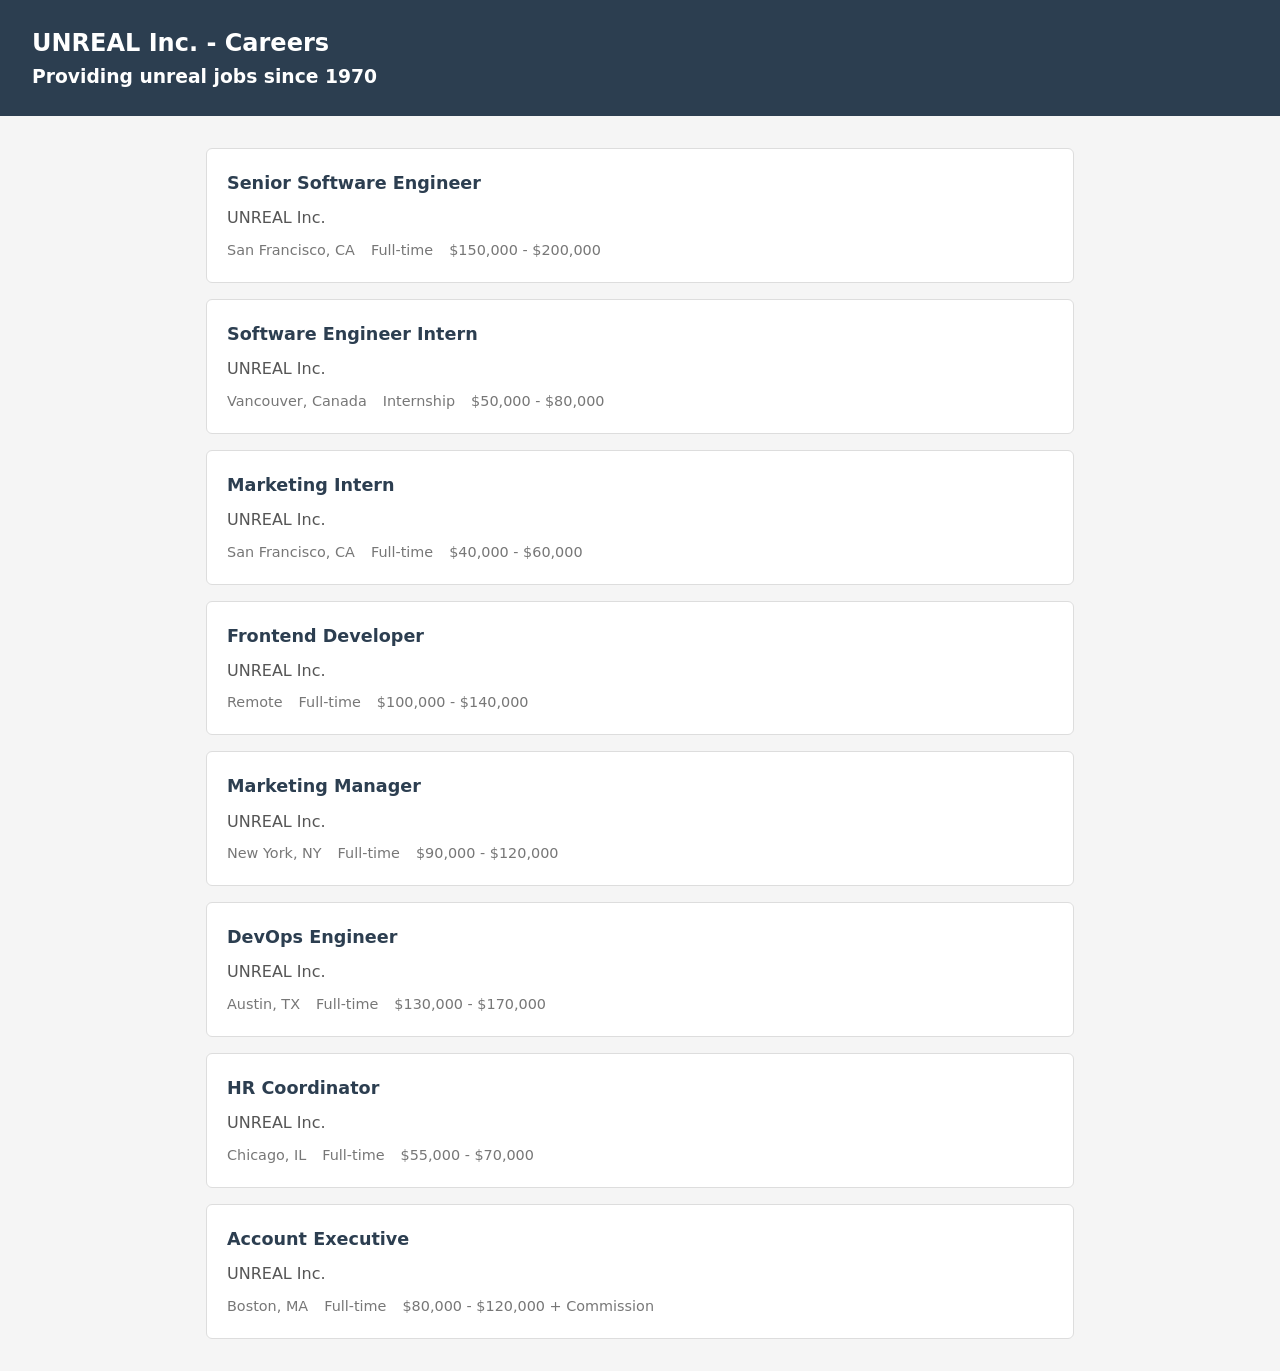
==== index.html @ 85bbf3a9 "first site version" ====
<!DOCTYPE html>
<html lang="en">
<head>
  <meta charset="UTF-8">
  <meta name="viewport" content="width=device-width, initial-scale=1.0">
  <title>Job Listings</title>
  <link rel="stylesheet" href="styles.css">
</head>
<body>
  <header>
    <h1><b>UNREAL Inc.</b> - Careers</h1>
    <h3>Providing unreal jobs since 1970</h3>
  </header>
  <main>
    <div id="job-list" class="job-list">
      Loading jobs...
    </div>
  </main>

  <script>
    async function loadJobs() {
      const container = document.getElementById('job-list');
      
      try {
        const response = await fetch('jobs.json');
        const jobs = await response.json();
        
        container.innerHTML = jobs.map(job => `
          <a href="job.html?id=${job.id}" class="job-card">
            <h2>${job.title}</h2>
            <div class="company">${job.company}</div>
            <div class="meta">
              <span>${job.location}</span>
              <span>${job.type}</span>
              <span>${job.salary}</span>
            </div>
          </a>
        `).join('');
      } catch (error) {
        container.innerHTML = '<p>Error loading jobs.</p>';
      }
    }

    loadJobs();
  </script>
</body>
</html>
---- styles.css ----
* {
  margin: 0;
  padding: 0;
  box-sizing: border-box;
}

body {
  font-family: system-ui, -apple-system, sans-serif;
  background: #f5f5f5;
  color: #333;
  line-height: 1.6;
}

header {
  background: #2c3e50;
  color: white;
  padding: 1.5rem 2rem;
}

header h1 {
  font-size: 1.5rem;
  font-weight: 600;
}

main {
  max-width: 900px;
  margin: 2rem auto;
  padding: 0 1rem;
}

.job-list {
  display: flex;
  flex-direction: column;
  gap: 1rem;
}

.job-card {
  background: white;
  border: 1px solid #ddd;
  border-radius: 6px;
  padding: 1.25rem;
  text-decoration: none;
  color: inherit;
  transition: box-shadow 0.2s;
}

.job-card:hover {
  box-shadow: 0 2px 8px rgba(0,0,0,0.1);
}

.job-card h2 {
  font-size: 1.1rem;
  color: #2c3e50;
  margin-bottom: 0.5rem;
}

.job-card .company {
  font-weight: 500;
  color: #555;
}

.job-card .meta {
  display: flex;
  gap: 1rem;
  margin-top: 0.5rem;
  font-size: 0.9rem;
  color: #777;
}

/* Job Detail Page */
.job-detail {
  background: white;
  border: 1px solid #ddd;
  border-radius: 6px;
  padding: 2rem;
}

.job-detail h1 {
  font-size: 1.5rem;
  color: #2c3e50;
  margin-bottom: 0.5rem;
}

.job-detail .company {
  font-size: 1.1rem;
  font-weight: 500;
  color: #555;
  margin-bottom: 1rem;
}

.job-detail .meta {
  display: flex;
  flex-wrap: wrap;
  gap: 1.5rem;
  padding: 1rem 0;
  border-top: 1px solid #eee;
  border-bottom: 1px solid #eee;
  margin-bottom: 1.5rem;
  font-size: 0.95rem;
  color: #666;
}

.job-detail .meta span {
  display: flex;
  align-items: center;
  gap: 0.3rem;
}

.job-detail h2 {
  font-size: 1.1rem;
  margin: 1.5rem 0 0.75rem;
  color: #2c3e50;
}

.job-detail p {
  color: #444;
}

.job-detail ul {
  margin-left: 1.5rem;
  color: #444;
}

.job-detail li {
  margin-bottom: 0.4rem;
}

.back-link {
  display: inline-block;
  margin-bottom: 1rem;
  color: #3498db;
  text-decoration: none;
}

.back-link:hover {
  text-decoration: underline;
}

.not-found {
  text-align: center;
  padding: 3rem;
  color: #777;
}
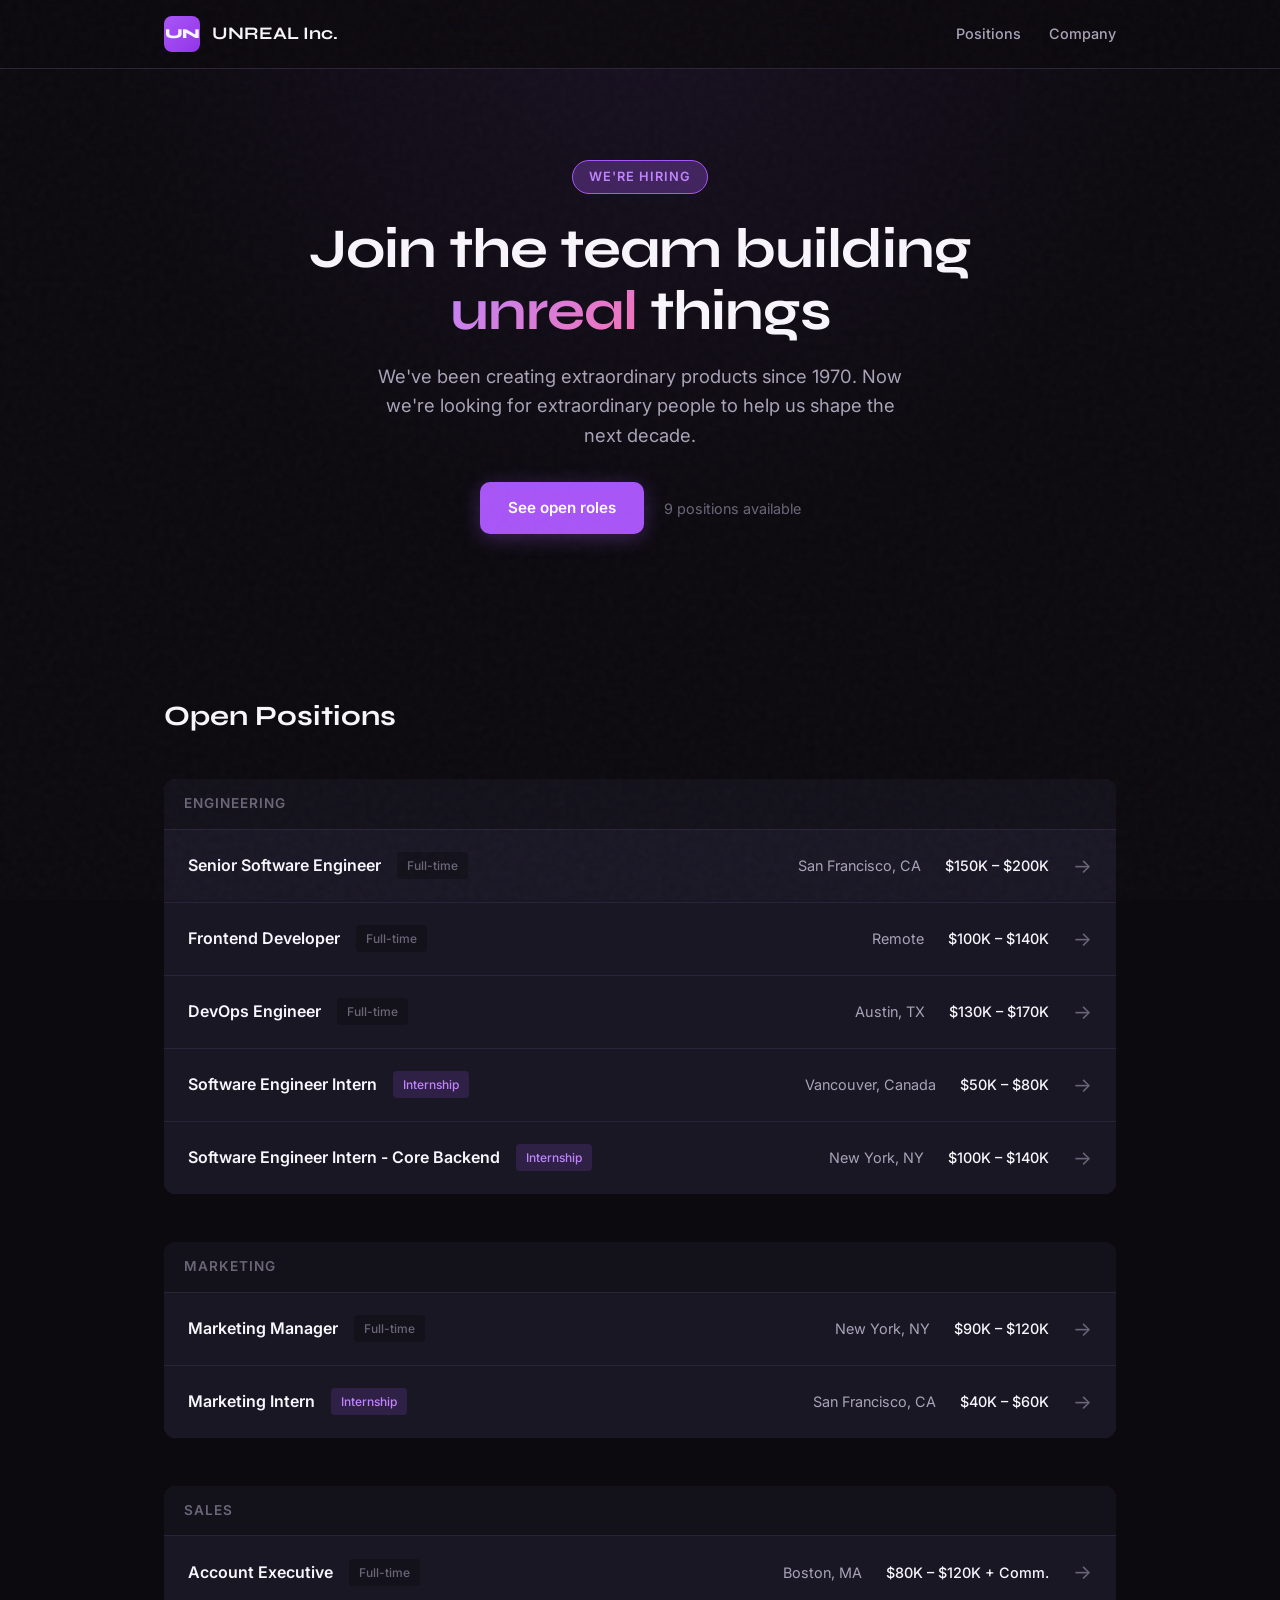
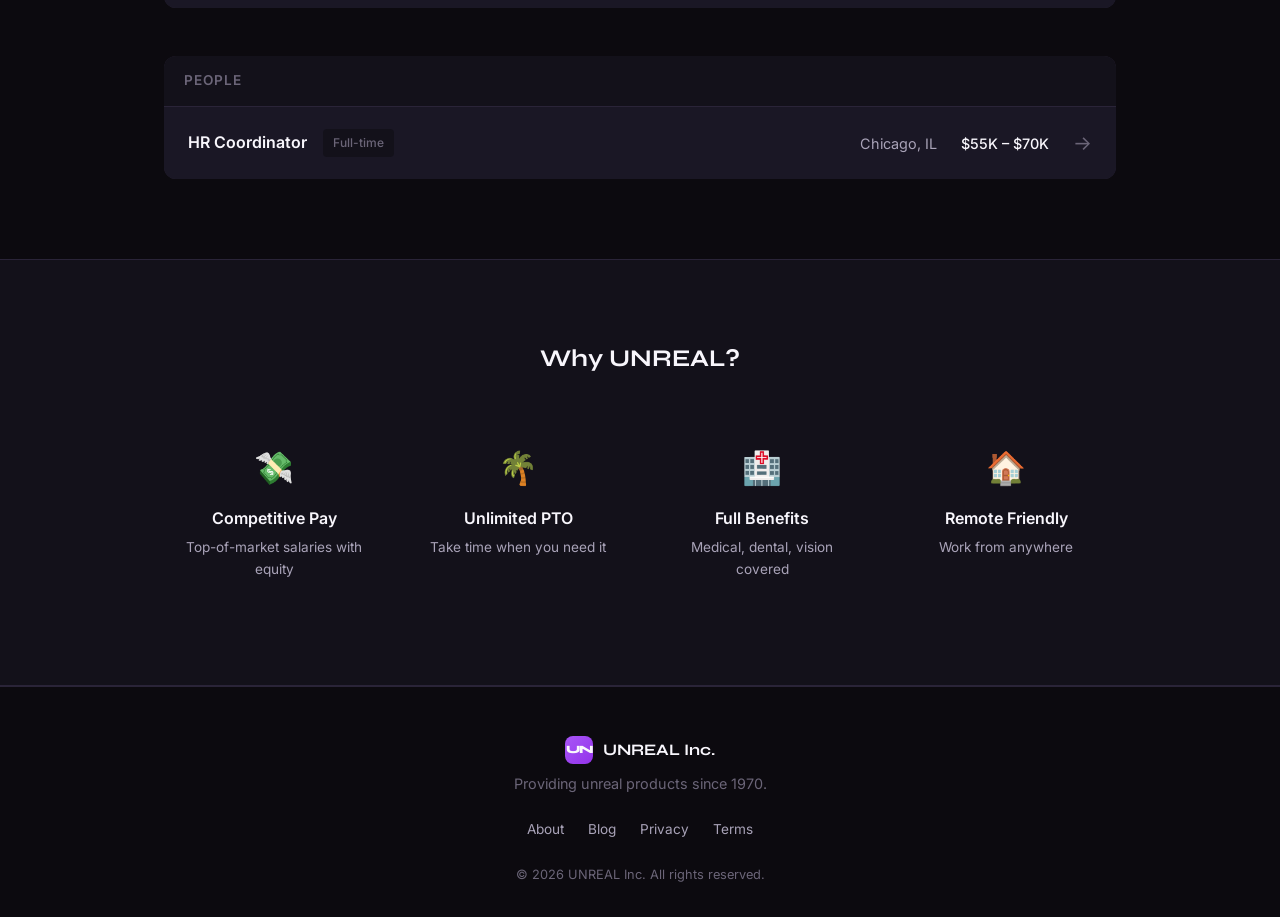
==== commit bd7cbdd5: "revamp frontend thanks claude" ====
--- a/index.html
+++ b/index.html
@@ -3,45 +3,225 @@
 <head>
   <meta charset="UTF-8">
   <meta name="viewport" content="width=device-width, initial-scale=1.0">
-  <title>Job Listings</title>
+  <title>Careers | UNREAL Inc.</title>
+  <link rel="preconnect" href="https://fonts.googleapis.com">
+  <link rel="preconnect" href="https://fonts.gstatic.com" crossorigin>
+  <link href="https://fonts.googleapis.com/css2?family=Syne:wght@500;600;700;800&family=Inter:wght@400;500;600&display=swap" rel="stylesheet">
   <link rel="stylesheet" href="styles.css">
 </head>
 <body>
-  <header>
-    <h1><b>UNREAL Inc.</b> - Careers</h1>
-    <h3>Providing unreal jobs since 1970</h3>
+  <div class="grain-overlay"></div>
+  
+  <nav class="navbar">
+    <div class="nav-container">
+      <a href="index.html" class="logo">
+        <span class="logo-mark">UN</span>
+        <span class="logo-text">UNREAL Inc.</span>
+      </a>
+      <div class="nav-links">
+        <a href="#positions">Positions</a>
+        <a href="https://unrealinc.example.com">Company</a>
+      </div>
+    </div>
+  </nav>
+
+  <header class="hero">
+    <div class="hero-container">
+      <div class="hero-badge">We're hiring</div>
+      <h1>Join the team building <span class="hero-highlight">unreal</span> things</h1>
+      <p class="hero-sub">We've been creating extraordinary products since 1970. Now we're looking for extraordinary people to help us shape the next decade.</p>
+      <div class="hero-cta">
+        <a href="#positions" class="btn-primary">See open roles</a>
+        <span class="hero-count">9 positions available</span>
+      </div>
+    </div>
   </header>
+
   <main>
-    <div id="job-list" class="job-list">
-      Loading jobs...
+    <section id="positions" class="positions-section">
+      <div class="container">
+        <div class="section-title">
+          <h2>Open Positions</h2>
+        </div>
+
+        <div class="jobs-list">
+          <!-- Engineering -->
+          <div class="job-group">
+            <h3 class="group-title">Engineering</h3>
+            
+            <a href="job.html?id=swe-001" class="job-row" data-id="swe-001">
+              <div class="job-info">
+                <span class="job-title">Senior Software Engineer</span>
+                <span class="job-type">Full-time</span>
+              </div>
+              <div class="job-details">
+                <span class="job-location">San Francisco, CA</span>
+                <span class="job-salary">$150K – $200K</span>
+                <span class="job-arrow">→</span>
+              </div>
+            </a>
+
+            <a href="job.html?id=swe-002" class="job-row" data-id="swe-002">
+              <div class="job-info">
+                <span class="job-title">Frontend Developer</span>
+                <span class="job-type">Full-time</span>
+              </div>
+              <div class="job-details">
+                <span class="job-location">Remote</span>
+                <span class="job-salary">$100K – $140K</span>
+                <span class="job-arrow">→</span>
+              </div>
+            </a>
+
+            <a href="job.html?id=swe-003" class="job-row" data-id="swe-003">
+              <div class="job-info">
+                <span class="job-title">DevOps Engineer</span>
+                <span class="job-type">Full-time</span>
+              </div>
+              <div class="job-details">
+                <span class="job-location">Austin, TX</span>
+                <span class="job-salary">$130K – $170K</span>
+                <span class="job-arrow">→</span>
+              </div>
+            </a>
+
+            <a href="job.html?id=swe-int-001" class="job-row" data-id="swe-int-001">
+              <div class="job-info">
+                <span class="job-title">Software Engineer Intern</span>
+                <span class="job-type type-intern">Internship</span>
+              </div>
+              <div class="job-details">
+                <span class="job-location">Vancouver, Canada</span>
+                <span class="job-salary">$50K – $80K</span>
+                <span class="job-arrow">→</span>
+              </div>
+            </a>
+
+            <a href="job.html?id=swe-int-002" class="job-row" data-id="swe-int-002">
+              <div class="job-info">
+                <span class="job-title">Software Engineer Intern - Core Backend</span>
+                <span class="job-type type-intern">Internship</span>
+              </div>
+              <div class="job-details">
+                <span class="job-location">New York, NY</span>
+                <span class="job-salary">$100K – $140K</span>
+                <span class="job-arrow">→</span>
+              </div>
+            </a>
+          </div>
+
+          <!-- Marketing -->
+          <div class="job-group">
+            <h3 class="group-title">Marketing</h3>
+            
+            <a href="job.html?id=mkt-001" class="job-row" data-id="mkt-001">
+              <div class="job-info">
+                <span class="job-title">Marketing Manager</span>
+                <span class="job-type">Full-time</span>
+              </div>
+              <div class="job-details">
+                <span class="job-location">New York, NY</span>
+                <span class="job-salary">$90K – $120K</span>
+                <span class="job-arrow">→</span>
+              </div>
+            </a>
+
+            <a href="job.html?id=mkt-int-001" class="job-row" data-id="mkt-int-001">
+              <div class="job-info">
+                <span class="job-title">Marketing Intern</span>
+                <span class="job-type type-intern">Internship</span>
+              </div>
+              <div class="job-details">
+                <span class="job-location">San Francisco, CA</span>
+                <span class="job-salary">$40K – $60K</span>
+                <span class="job-arrow">→</span>
+              </div>
+            </a>
+          </div>
+
+          <!-- Sales -->
+          <div class="job-group">
+            <h3 class="group-title">Sales</h3>
+            
+            <a href="job.html?id=sales-001" class="job-row" data-id="sales-001">
+              <div class="job-info">
+                <span class="job-title">Account Executive</span>
+                <span class="job-type">Full-time</span>
+              </div>
+              <div class="job-details">
+                <span class="job-location">Boston, MA</span>
+                <span class="job-salary">$80K – $120K + Comm.</span>
+                <span class="job-arrow">→</span>
+              </div>
+            </a>
+          </div>
+
+          <!-- People -->
+          <div class="job-group">
+            <h3 class="group-title">People</h3>
+            
+            <a href="job.html?id=hr-001" class="job-row" data-id="hr-001">
+              <div class="job-info">
+                <span class="job-title">HR Coordinator</span>
+                <span class="job-type">Full-time</span>
+              </div>
+              <div class="job-details">
+                <span class="job-location">Chicago, IL</span>
+                <span class="job-salary">$55K – $70K</span>
+                <span class="job-arrow">→</span>
+              </div>
+            </a>
+          </div>
+        </div>
+      </div>
+    </section>
+
+    <section class="perks-section">
+      <div class="container">
+        <h2>Why UNREAL?</h2>
+        <div class="perks-grid">
+          <div class="perk">
+            <span class="perk-icon">💸</span>
+            <h4>Competitive Pay</h4>
+            <p>Top-of-market salaries with equity</p>
+          </div>
+          <div class="perk">
+            <span class="perk-icon">🌴</span>
+            <h4>Unlimited PTO</h4>
+            <p>Take time when you need it</p>
+          </div>
+          <div class="perk">
+            <span class="perk-icon">🏥</span>
+            <h4>Full Benefits</h4>
+            <p>Medical, dental, vision covered</p>
+          </div>
+          <div class="perk">
+            <span class="perk-icon">🏠</span>
+            <h4>Remote Friendly</h4>
+            <p>Work from anywhere</p>
+          </div>
+        </div>
+      </div>
+    </section>
+  </main>
+
+  <footer class="footer">
+    <div class="container">
+      <div class="footer-content">
+        <div class="footer-brand">
+          <span class="logo-mark">UN</span>
+          <span>UNREAL Inc.</span>
+        </div>
+        <p>Providing unreal products since 1970.</p>
+      </div>
+      <div class="footer-links">
+        <a href="#">About</a>
+        <a href="#">Blog</a>
+        <a href="#">Privacy</a>
+        <a href="#">Terms</a>
+      </div>
+      <p class="footer-copy">© 2026 UNREAL Inc. All rights reserved.</p>
     </div>
-  </main>
-
-  <script>
-    async function loadJobs() {
-      const container = document.getElementById('job-list');
-      
-      try {
-        const response = await fetch('jobs.json');
-        const jobs = await response.json();
-        
-        container.innerHTML = jobs.map(job => `
-          <a href="job.html?id=${job.id}" class="job-card">
-            <h2>${job.title}</h2>
-            <div class="company">${job.company}</div>
-            <div class="meta">
-              <span>${job.location}</span>
-              <span>${job.type}</span>
-              <span>${job.salary}</span>
-            </div>
-          </a>
-        `).join('');
-      } catch (error) {
-        container.innerHTML = '<p>Error loading jobs.</p>';
-      }
-    }
-
-    loadJobs();
-  </script>
+  </footer>
 </body>
 </html>
--- a/styles.css
+++ b/styles.css
@@ -1,143 +1,642 @@
+/* UNREAL Inc. Careers - Bold Purple Theme */
+
+:root {
+  --bg-primary: #0c0a0f;
+  --bg-secondary: #13111a;
+  --bg-card: #1a1725;
+  --bg-card-hover: #211d2e;
+  --text-primary: #f8f6fc;
+  --text-secondary: #a9a3b8;
+  --text-muted: #6b6578;
+  --accent: #a855f7;
+  --accent-light: #c084fc;
+  --accent-dark: #9333ea;
+  --accent-glow: rgba(168, 85, 247, 0.3);
+  --border: #2a2438;
+  --border-light: #3d3650;
+  --font-display: 'Syne', sans-serif;
+  --font-body: 'Inter', -apple-system, BlinkMacSystemFont, sans-serif;
+}
+
 * {
   margin: 0;
   padding: 0;
   box-sizing: border-box;
 }
 
+html {
+  scroll-behavior: smooth;
+}
+
 body {
-  font-family: system-ui, -apple-system, sans-serif;
-  background: #f5f5f5;
-  color: #333;
+  font-family: var(--font-body);
+  background-color: var(--bg-primary);
+  color: var(--text-primary);
   line-height: 1.6;
-}
-
-header {
-  background: #2c3e50;
+  font-size: 16px;
+  position: relative;
+}
+
+/* Grain Overlay */
+.grain-overlay {
+  position: fixed;
+  top: 0;
+  left: 0;
+  width: 100%;
+  height: 100%;
+  pointer-events: none;
+  opacity: 0.03;
+  z-index: 1000;
+  background-image: url("data:image/svg+xml,%3Csvg viewBox='0 0 200 200' xmlns='http://www.w3.org/2000/svg'%3E%3Cfilter id='noise'%3E%3CfeTurbulence type='fractalNoise' baseFrequency='0.65' numOctaves='3' stitchTiles='stitch'/%3E%3C/filter%3E%3Crect width='100%' height='100%' filter='url(%23noise)'/%3E%3C/svg%3E");
+}
+
+.container {
+  max-width: 1000px;
+  margin: 0 auto;
+  padding: 0 24px;
+}
+
+/* Navbar */
+.navbar {
+  position: fixed;
+  top: 0;
+  left: 0;
+  right: 0;
+  z-index: 100;
+  background: rgba(12, 10, 15, 0.85);
+  backdrop-filter: blur(16px);
+  border-bottom: 1px solid var(--border);
+}
+
+.nav-container {
+  max-width: 1000px;
+  margin: 0 auto;
+  padding: 16px 24px;
+  display: flex;
+  justify-content: space-between;
+  align-items: center;
+}
+
+.logo {
+  display: flex;
+  align-items: center;
+  gap: 12px;
+  text-decoration: none;
+  color: var(--text-primary);
+  font-family: var(--font-display);
+  font-weight: 700;
+  font-size: 1.1rem;
+}
+
+.logo-mark {
+  display: inline-flex;
+  align-items: center;
+  justify-content: center;
+  width: 36px;
+  height: 36px;
+  background: linear-gradient(135deg, var(--accent), var(--accent-dark));
+  border-radius: 8px;
+  font-size: 0.85rem;
+  font-weight: 800;
+  letter-spacing: -1px;
+}
+
+.nav-links {
+  display: flex;
+  align-items: center;
+  gap: 28px;
+}
+
+.nav-links a {
+  color: var(--text-secondary);
+  text-decoration: none;
+  font-size: 0.9rem;
+  font-weight: 500;
+  transition: color 0.2s;
+}
+
+.nav-links a:hover {
+  color: var(--accent-light);
+}
+
+/* Hero Section */
+.hero {
+  padding: 160px 24px 100px;
+  text-align: center;
+  background: radial-gradient(ellipse at center top, rgba(168, 85, 247, 0.08) 0%, transparent 60%);
+}
+
+.hero-container {
+  max-width: 700px;
+  margin: 0 auto;
+}
+
+.hero-badge {
+  display: inline-block;
+  background: var(--accent-glow);
+  border: 1px solid var(--accent);
+  color: var(--accent-light);
+  padding: 6px 16px;
+  border-radius: 20px;
+  font-size: 0.8rem;
+  font-weight: 600;
+  text-transform: uppercase;
+  letter-spacing: 1px;
+  margin-bottom: 24px;
+}
+
+.hero h1 {
+  font-family: var(--font-display);
+  font-size: 3.5rem;
+  font-weight: 700;
+  line-height: 1.1;
+  margin-bottom: 20px;
+  letter-spacing: -1px;
+}
+
+.hero-highlight {
+  background: linear-gradient(135deg, var(--accent-light), #f472b6);
+  -webkit-background-clip: text;
+  -webkit-text-fill-color: transparent;
+  background-clip: text;
+}
+
+.hero-sub {
+  color: var(--text-secondary);
+  font-size: 1.15rem;
+  max-width: 540px;
+  margin: 0 auto 32px;
+}
+
+.hero-cta {
+  display: flex;
+  align-items: center;
+  justify-content: center;
+  gap: 20px;
+  flex-wrap: wrap;
+}
+
+.btn-primary {
+  display: inline-block;
+  background: var(--accent);
   color: white;
-  padding: 1.5rem 2rem;
-}
-
-header h1 {
-  font-size: 1.5rem;
-  font-weight: 600;
-}
-
-main {
-  max-width: 900px;
-  margin: 2rem auto;
-  padding: 0 1rem;
-}
-
-.job-list {
+  padding: 14px 28px;
+  border-radius: 10px;
+  text-decoration: none;
+  font-weight: 600;
+  font-size: 0.95rem;
+  transition: all 0.2s;
+  box-shadow: 0 4px 20px var(--accent-glow);
+}
+
+.btn-primary:hover {
+  background: var(--accent-light);
+  transform: translateY(-2px);
+  box-shadow: 0 6px 28px var(--accent-glow);
+}
+
+.hero-count {
+  color: var(--text-muted);
+  font-size: 0.9rem;
+}
+
+/* Positions Section */
+.positions-section {
+  padding: 60px 0 80px;
+}
+
+.section-title {
+  margin-bottom: 40px;
+}
+
+.section-title h2 {
+  font-family: var(--font-display);
+  font-size: 1.75rem;
+  font-weight: 700;
+}
+
+/* Job Groups */
+.jobs-list {
   display: flex;
   flex-direction: column;
-  gap: 1rem;
-}
-
-.job-card {
-  background: white;
-  border: 1px solid #ddd;
-  border-radius: 6px;
-  padding: 1.25rem;
+  gap: 48px;
+}
+
+.job-group {
+  display: flex;
+  flex-direction: column;
+  gap: 1px;
+  background: var(--border);
+  border-radius: 12px;
+  overflow: hidden;
+}
+
+.group-title {
+  background: var(--bg-secondary);
+  padding: 14px 20px;
+  font-size: 0.85rem;
+  font-weight: 600;
+  color: var(--text-muted);
+  text-transform: uppercase;
+  letter-spacing: 1px;
+}
+
+.job-row {
+  display: flex;
+  justify-content: space-between;
+  align-items: center;
+  padding: 20px 24px;
+  background: var(--bg-card);
   text-decoration: none;
   color: inherit;
-  transition: box-shadow 0.2s;
-}
-
-.job-card:hover {
-  box-shadow: 0 2px 8px rgba(0,0,0,0.1);
-}
-
-.job-card h2 {
-  font-size: 1.1rem;
-  color: #2c3e50;
-  margin-bottom: 0.5rem;
-}
-
-.job-card .company {
+  transition: background 0.15s;
+}
+
+.job-row:hover {
+  background: var(--bg-card-hover);
+}
+
+.job-row:hover .job-arrow {
+  transform: translateX(4px);
+  color: var(--accent);
+}
+
+.job-info {
+  display: flex;
+  align-items: center;
+  gap: 16px;
+}
+
+.job-title {
+  font-weight: 600;
+  font-size: 1rem;
+  color: var(--text-primary);
+}
+
+.job-type {
+  background: var(--bg-secondary);
+  padding: 4px 10px;
+  border-radius: 4px;
+  font-size: 0.75rem;
+  color: var(--text-muted);
   font-weight: 500;
-  color: #555;
-}
-
-.job-card .meta {
-  display: flex;
-  gap: 1rem;
-  margin-top: 0.5rem;
+}
+
+.job-type.type-intern {
+  background: rgba(168, 85, 247, 0.15);
+  color: var(--accent-light);
+}
+
+.job-details {
+  display: flex;
+  align-items: center;
+  gap: 24px;
+}
+
+.job-location,
+.job-salary {
+  color: var(--text-secondary);
   font-size: 0.9rem;
-  color: #777;
+}
+
+.job-salary {
+  font-weight: 500;
+  color: var(--text-primary);
+}
+
+.job-arrow {
+  color: var(--text-muted);
+  font-size: 1.25rem;
+  transition: all 0.2s;
+}
+
+/* Perks Section */
+.perks-section {
+  padding: 80px 0;
+  background: var(--bg-secondary);
+  border-top: 1px solid var(--border);
+  border-bottom: 1px solid var(--border);
+}
+
+.perks-section h2 {
+  font-family: var(--font-display);
+  font-size: 1.5rem;
+  font-weight: 700;
+  text-align: center;
+  margin-bottom: 40px;
+}
+
+.perks-grid {
+  display: grid;
+  grid-template-columns: repeat(4, 1fr);
+  gap: 24px;
+}
+
+.perk {
+  text-align: center;
+  padding: 24px 16px;
+}
+
+.perk-icon {
+  font-size: 2rem;
+  display: block;
+  margin-bottom: 12px;
+}
+
+.perk h4 {
+  font-size: 1rem;
+  font-weight: 600;
+  margin-bottom: 6px;
+}
+
+.perk p {
+  color: var(--text-secondary);
+  font-size: 0.85rem;
 }
 
 /* Job Detail Page */
-.job-detail {
-  background: white;
-  border: 1px solid #ddd;
-  border-radius: 6px;
-  padding: 2rem;
-}
-
-.job-detail h1 {
-  font-size: 1.5rem;
-  color: #2c3e50;
-  margin-bottom: 0.5rem;
-}
-
-.job-detail .company {
-  font-size: 1.1rem;
-  font-weight: 500;
-  color: #555;
-  margin-bottom: 1rem;
-}
-
-.job-detail .meta {
-  display: flex;
-  flex-wrap: wrap;
-  gap: 1.5rem;
-  padding: 1rem 0;
-  border-top: 1px solid #eee;
-  border-bottom: 1px solid #eee;
-  margin-bottom: 1.5rem;
-  font-size: 0.95rem;
-  color: #666;
-}
-
-.job-detail .meta span {
-  display: flex;
-  align-items: center;
-  gap: 0.3rem;
-}
-
-.job-detail h2 {
-  font-size: 1.1rem;
-  margin: 1.5rem 0 0.75rem;
-  color: #2c3e50;
-}
-
-.job-detail p {
-  color: #444;
-}
-
-.job-detail ul {
-  margin-left: 1.5rem;
-  color: #444;
-}
-
-.job-detail li {
-  margin-bottom: 0.4rem;
+.job-page {
+  padding: 100px 0 80px;
+  min-height: 100vh;
 }
 
 .back-link {
   display: inline-block;
-  margin-bottom: 1rem;
-  color: #3498db;
+  color: var(--text-muted);
   text-decoration: none;
+  font-size: 0.9rem;
+  margin-bottom: 32px;
+  transition: color 0.2s;
 }
 
 .back-link:hover {
-  text-decoration: underline;
-}
-
-.not-found {
+  color: var(--accent);
+}
+
+.job-detail {
+  max-width: 700px;
+}
+
+.job-header {
+  margin-bottom: 40px;
+}
+
+.job-header-top {
+  display: flex;
+  align-items: center;
+  gap: 16px;
+  margin-bottom: 16px;
+}
+
+.job-dept-badge {
+  background: linear-gradient(135deg, var(--accent), var(--accent-dark));
+  color: white;
+  padding: 6px 14px;
+  border-radius: 6px;
+  font-size: 0.8rem;
+  font-weight: 600;
+}
+
+.job-date {
+  color: var(--text-muted);
+  font-size: 0.85rem;
+}
+
+.job-header h1 {
+  font-family: var(--font-display);
+  font-size: 2.25rem;
+  font-weight: 700;
+  margin-bottom: 24px;
+  letter-spacing: -0.5px;
+}
+
+.job-meta-bar {
+  display: flex;
+  flex-wrap: wrap;
+  gap: 32px;
+  padding: 20px 24px;
+  background: var(--bg-card);
+  border: 1px solid var(--border);
+  border-radius: 12px;
+}
+
+.meta-item {
+  display: flex;
+  flex-direction: column;
+  gap: 4px;
+}
+
+.meta-label {
+  font-size: 0.75rem;
+  text-transform: uppercase;
+  letter-spacing: 0.5px;
+  color: var(--text-muted);
+}
+
+.meta-value {
+  font-weight: 600;
+  color: var(--text-primary);
+}
+
+.job-content {
+  padding-top: 8px;
+}
+
+.job-content section {
+  margin-bottom: 32px;
+}
+
+.job-content h2 {
+  font-family: var(--font-display);
+  font-size: 1.15rem;
+  font-weight: 600;
+  margin-bottom: 12px;
+  color: var(--text-primary);
+}
+
+.job-content p {
+  color: var(--text-secondary);
+  font-size: 0.95rem;
+  line-height: 1.7;
+}
+
+.job-content ul {
+  list-style: none;
+  padding: 0;
+}
+
+.job-content li {
+  color: var(--text-secondary);
+  padding: 8px 0 8px 20px;
+  position: relative;
+  font-size: 0.95rem;
+}
+
+.job-content li::before {
+  content: "→";
+  position: absolute;
+  left: 0;
+  color: var(--accent);
+}
+
+.job-apply-box {
+  margin-top: 48px;
+  padding: 32px;
+  background: var(--bg-card);
+  border: 1px solid var(--border);
+  border-radius: 12px;
   text-align: center;
-  padding: 3rem;
-  color: #777;
-}
+}
+
+.btn-apply {
+  display: inline-block;
+  background: var(--accent);
+  color: white;
+  padding: 16px 36px;
+  border-radius: 10px;
+  text-decoration: none;
+  font-weight: 600;
+  font-size: 1rem;
+  transition: all 0.2s;
+  box-shadow: 0 4px 20px var(--accent-glow);
+}
+
+.btn-apply:hover {
+  background: var(--accent-light);
+  transform: translateY(-2px);
+}
+
+.job-apply-box p {
+  margin-top: 16px;
+  color: var(--text-muted);
+  font-size: 0.9rem;
+}
+
+.job-apply-box p a {
+  color: var(--accent-light);
+}
+
+.job-not-found {
+  text-align: center;
+  padding: 80px 0;
+}
+
+.job-not-found h1 {
+  font-family: var(--font-display);
+  margin-bottom: 16px;
+}
+
+.job-not-found p {
+  color: var(--text-secondary);
+  margin-bottom: 32px;
+}
+
+/* Footer */
+.footer {
+  background: var(--bg-primary);
+  border-top: 1px solid var(--border);
+  padding: 48px 24px 32px;
+}
+
+.footer .container {
+  text-align: center;
+}
+
+.footer-content {
+  margin-bottom: 24px;
+}
+
+.footer-brand {
+  display: inline-flex;
+  align-items: center;
+  gap: 10px;
+  font-family: var(--font-display);
+  font-weight: 700;
+  margin-bottom: 8px;
+}
+
+.footer-brand .logo-mark {
+  width: 28px;
+  height: 28px;
+  font-size: 0.7rem;
+}
+
+.footer-content p {
+  color: var(--text-muted);
+  font-size: 0.9rem;
+}
+
+.footer-links {
+  display: flex;
+  justify-content: center;
+  gap: 24px;
+  margin-bottom: 24px;
+}
+
+.footer-links a {
+  color: var(--text-secondary);
+  text-decoration: none;
+  font-size: 0.85rem;
+}
+
+.footer-links a:hover {
+  color: var(--accent-light);
+}
+
+.footer-copy {
+  color: var(--text-muted);
+  font-size: 0.8rem;
+}
+
+/* Responsive */
+@media (max-width: 768px) {
+  .hero h1 {
+    font-size: 2.5rem;
+  }
+  
+  .hero-sub {
+    font-size: 1rem;
+  }
+  
+  .job-row {
+    flex-direction: column;
+    align-items: flex-start;
+    gap: 12px;
+  }
+  
+  .job-details {
+    width: 100%;
+    justify-content: space-between;
+  }
+  
+  .job-arrow {
+    display: none;
+  }
+  
+  .perks-grid {
+    grid-template-columns: repeat(2, 1fr);
+  }
+  
+  .job-meta-bar {
+    flex-direction: column;
+    gap: 16px;
+  }
+}
+
+@media (max-width: 480px) {
+  .hero h1 {
+    font-size: 2rem;
+  }
+  
+  .perks-grid {
+    grid-template-columns: 1fr;
+  }
+  
+  .job-header h1 {
+    font-size: 1.75rem;
+  }
+  
+  .footer-links {
+    flex-wrap: wrap;
+  }
+}
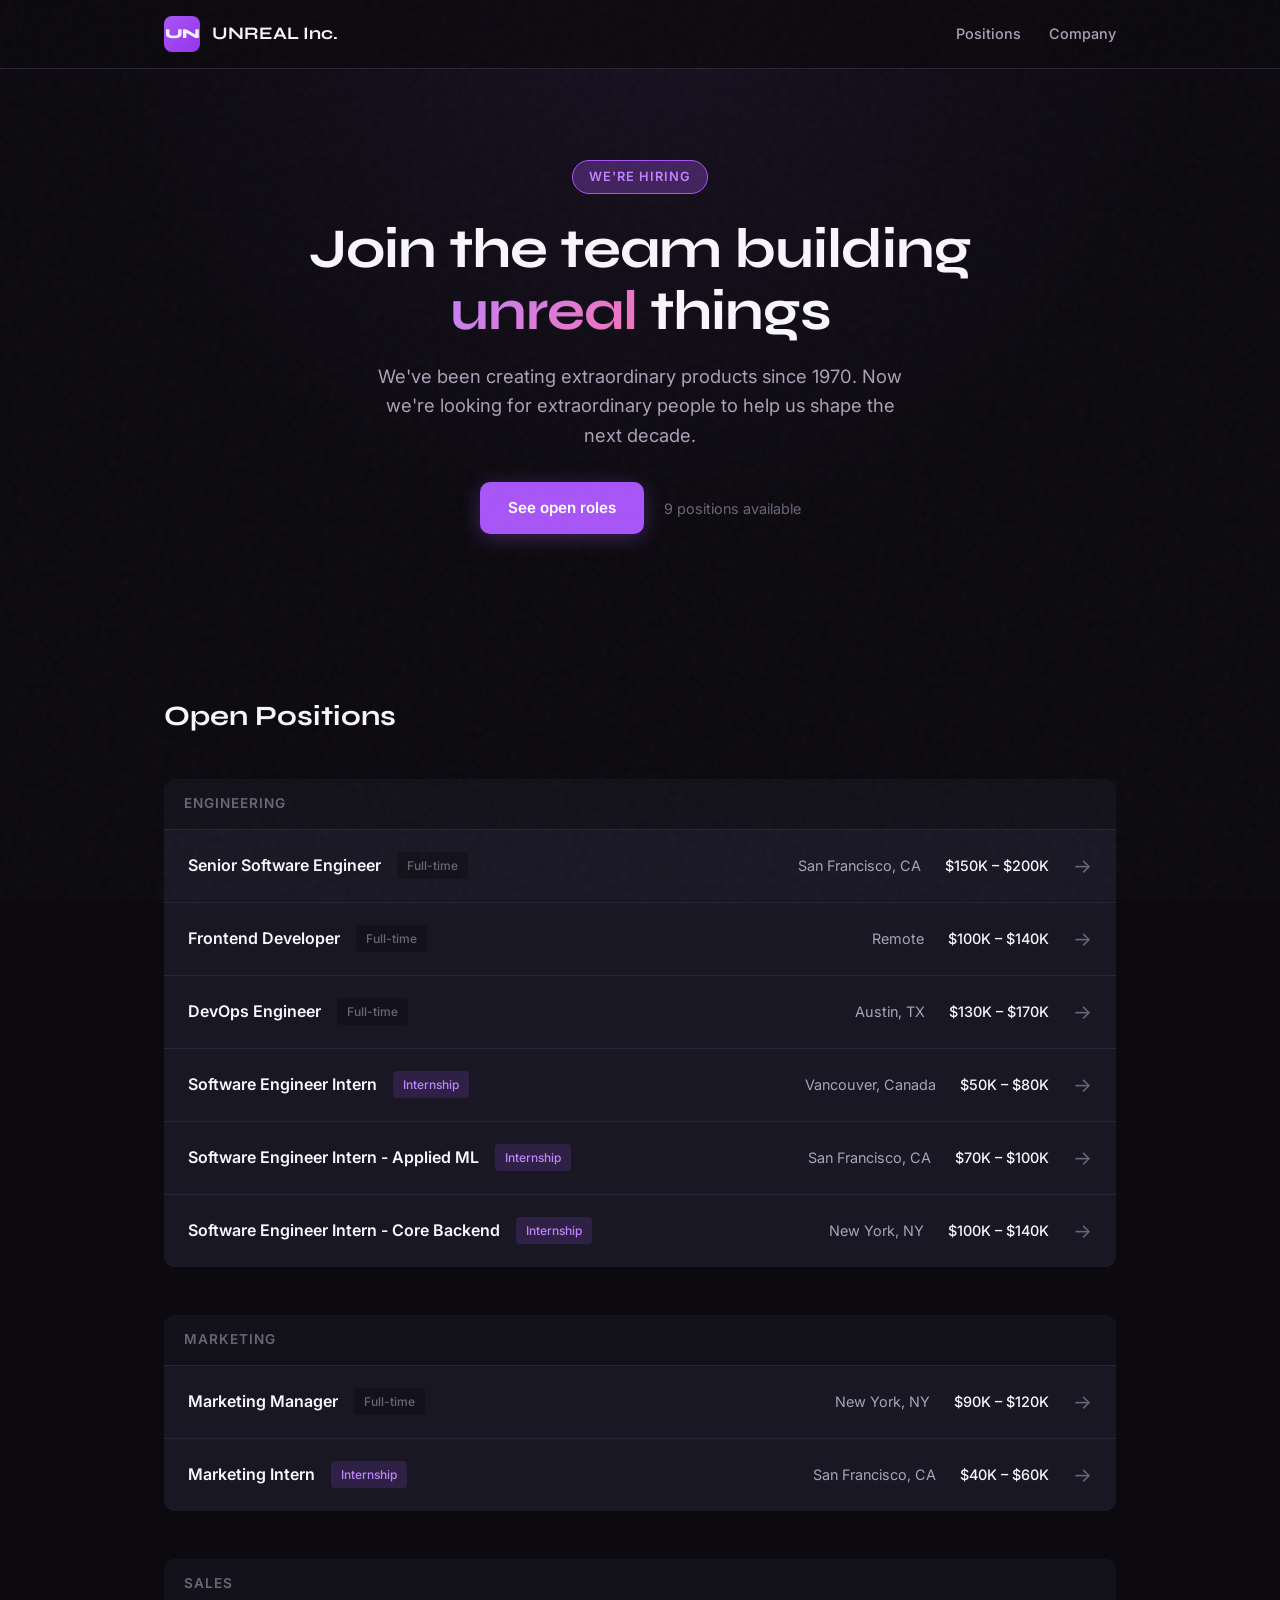
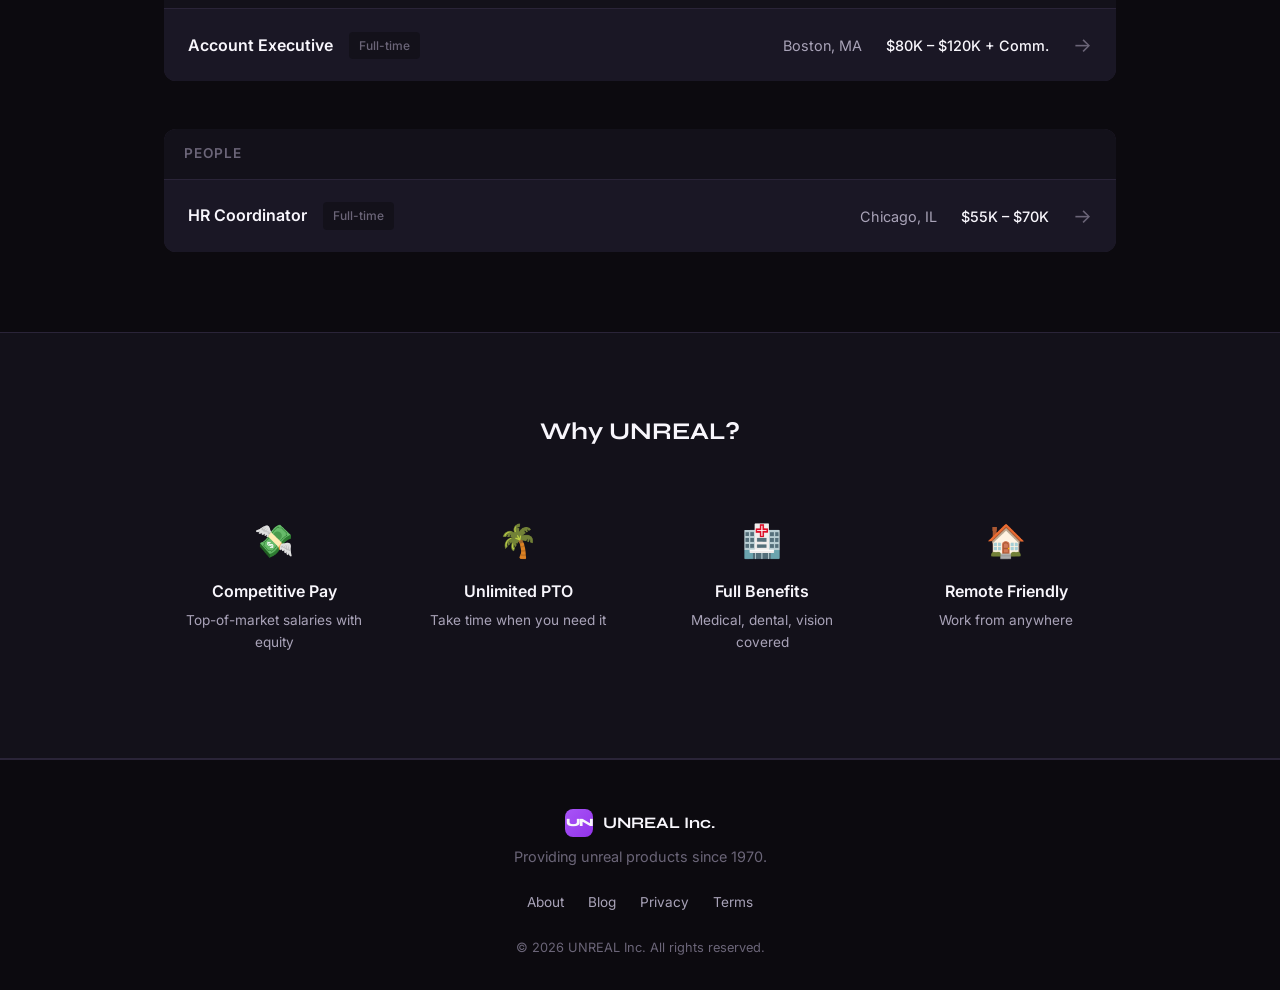
==== commit 77766cc5: "added new internship" ====
--- a/index.html
+++ b/index.html
@@ -97,6 +97,19 @@
               </div>
             </a>
 
+            <a href="job.html?id=swe-int-003" class="job-row" data-id="swe-int-003">
+              <div class="job-info">
+                <span class="job-title">Software Engineer Intern - Applied ML</span>
+                <span class="job-type type-intern">Internship</span>
+              </div>
+              <div class="job-details">
+                <span class="job-location">San Francisco, CA</span>
+                <span class="job-salary">$70K – $100K</span>
+                <span class="job-arrow">→</span>
+              </div>
+            </a>
+
+
             <a href="job.html?id=swe-int-002" class="job-row" data-id="swe-int-002">
               <div class="job-info">
                 <span class="job-title">Software Engineer Intern - Core Backend</span>
